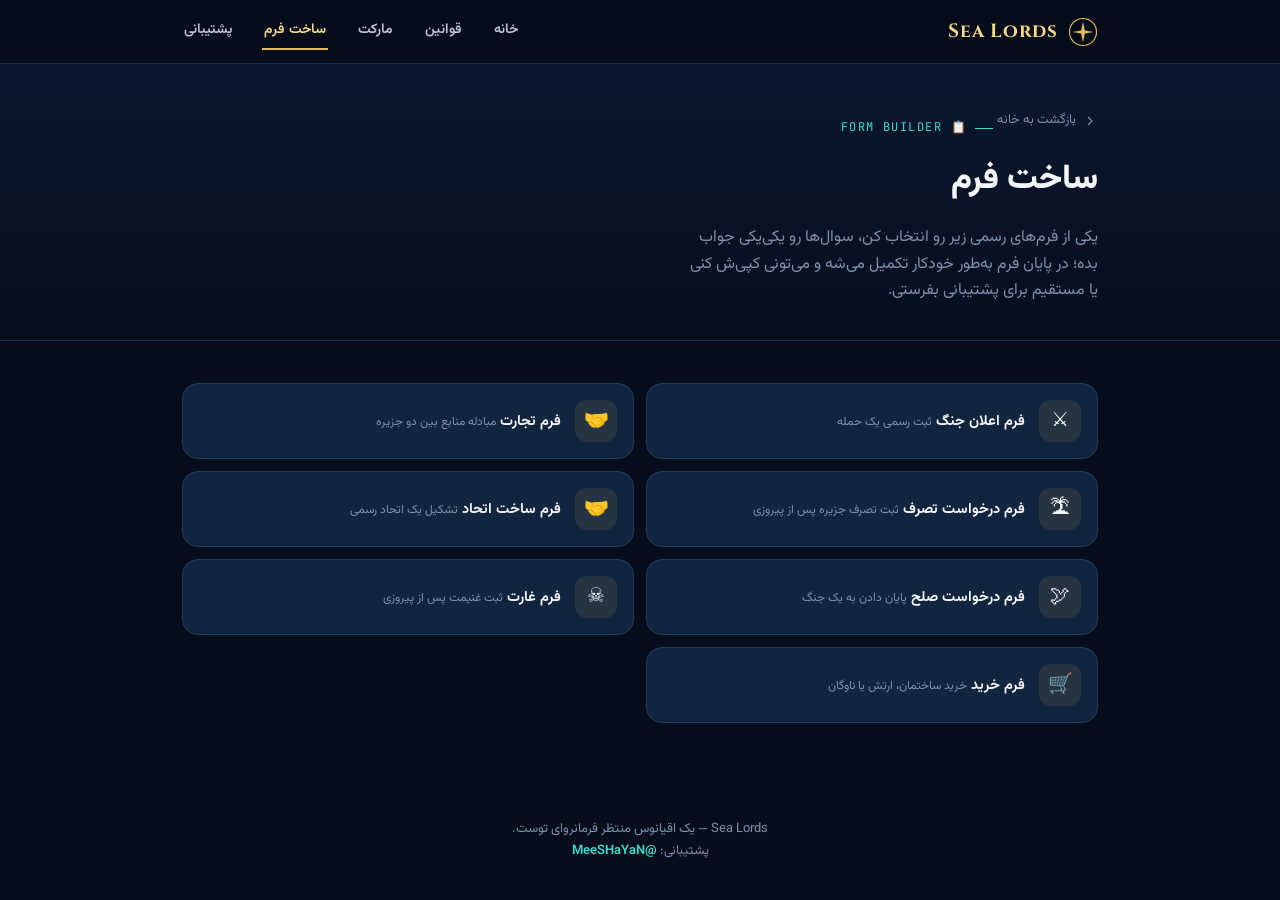
==== forms.html @ 82312762 "Add files via upload" ====
<!doctype html>
<html lang="fa" dir="rtl">
<head>
<meta charset="UTF-8">
<meta name="viewport" content="width=device-width, initial-scale=1, viewport-fit=cover">
<title>ساخت فرم | Sea Lords</title>
<meta name="description" content="ساخت فرم‌های رسمی Sea Lords: جنگ، تجارت، تصرف، اتحاد، صلح، غارت و خرید — گام‌به‌گام و بدون نوشتن دستی قالب.">
<link rel="icon" href="data:,">
<link rel="stylesheet" href="assets/style.css">
</head>
<body data-page="forms">

<header class="topbar">
  <div class="container">
    <a href="index.html" class="brand">
      <svg class="brand-mark" viewBox="0 0 40 40" fill="none">
        <circle cx="20" cy="20" r="18" stroke="#e3bd5d" stroke-width="1.5"/>
        <path d="M20 6 L22.5 18 L34 20 L22.5 22 L20 34 L17.5 22 L6 20 L17.5 18 Z" fill="#e3bd5d"/>
      </svg>
      Sea Lords
    </a>
    <nav class="desktop-nav">
      <a href="index.html" data-nav="home">خانه</a>
      <a href="rules.html" data-nav="rules">قوانین</a>
      <a href="market.html" data-nav="market">مارکت</a>
      <a href="forms.html" data-nav="forms">ساخت فرم</a>
      <a href="https://rubika.ir/MeeSHaYaN" target="_blank" rel="noopener">پشتیبانی</a>
    </nav>
  </div>
</header>

<section class="page-hero">
  <div class="container">
    <a class="back-link" href="index.html">
      <svg viewBox="0 0 24 24" fill="none" stroke="currentColor" stroke-width="1.8"><path d="M9 6l6 6-6 6"/></svg>
      بازگشت به خانه
    </a>
    <div class="eyebrow">📋 FORM BUILDER</div>
    <h1 class="section-title">ساخت فرم</h1>
    <p class="section-sub">یکی از فرم‌های رسمی زیر رو انتخاب کن، سوال‌ها رو یکی‌یکی جواب بده؛ در پایان فرم به‌طور خودکار تکمیل می‌شه و می‌تونی کپی‌ش کنی یا مستقیم برای پشتیبانی بفرستی.</p>
  </div>
</section>

<section class="section" style="padding-top:20px;">
  <div class="container">

    <div id="formPickerGrid" class="form-picker-grid"><!-- با جاوااسکریپت پر می‌شود --></div>

    <div id="formWizard" class="wizard" style="display:none;"></div>

  </div>
</section>

<footer class="site-footer">
  <div class="container">
    Sea Lords — یک اقیانوس منتظر فرمانروای توست.<br>
    پشتیبانی: <a href="https://rubika.ir/MeeSHaYaN" target="_blank" rel="noopener">@MeeSHaYaN</a>
  </div>
</footer>

<nav class="tabbar">
  <a href="index.html" data-nav="home">
    <svg viewBox="0 0 24 24" fill="none" stroke="currentColor" stroke-width="1.8"><path d="M3 11l9-8 9 8"/><path d="M5 10v10h14V10"/></svg>
    خانه
  </a>
  <a href="rules.html" data-nav="rules">
    <svg viewBox="0 0 24 24" fill="none" stroke="currentColor" stroke-width="1.8"><path d="M6 4h9l3 3v13H6z"/><path d="M9 10h6M9 14h6"/></svg>
    قوانین
  </a>
  <a href="market.html" data-nav="market">
    <svg viewBox="0 0 24 24" fill="none" stroke="currentColor" stroke-width="1.8"><path d="M6 8h12l-1 12H7L6 8z"/><path d="M9 8V6a3 3 0 016 0v2"/></svg>
    مارکت
  </a>
  <a href="forms.html" data-nav="forms">
    <svg viewBox="0 0 24 24" fill="none" stroke="currentColor" stroke-width="1.8"><path d="M9 12h6M9 16h4M7 4h10l2 3v13H5V7z"/></svg>
    ساخت فرم
  </a>
  <a href="https://rubika.ir/MeeSHaYaN" target="_blank" rel="noopener">
    <svg viewBox="0 0 24 24" fill="none" stroke="currentColor" stroke-width="1.8"><path d="M4 13a8 8 0 0116 0v5a2 2 0 01-2 2h-1v-7h3M4 18v-5h3v7H6a2 2 0 01-2-2z"/></svg>
    پشتیبانی
  </a>
</nav>

<script src="assets/script.js"></script>
</body>
</html>
---- assets/style.css ----
/* =========================================================
   SEA LORDS — Design tokens & base
   Mobile-first. Desktop enhancements live in min-width queries.
========================================================= */

@import url('https://fonts.googleapis.com/css2?family=Cinzel:wght@600;700;900&family=Vazirmatn:wght@400;500;600;700;800&family=JetBrains+Mono:wght@500;600&display=swap');

:root{
  /* --- color tokens --- */
  --navy-deep:   #060e1c;
  --navy-deep-2: #0a1830;
  --navy-mid:    #0e2038;
  --navy-card:   #11253f;
  --navy-card-2: #142a48;
  --navy-line:   #1f3c60;
  --navy-line-soft: #17304f;

  --gold:        #e3bd5d;
  --gold-hi:     #f6d98a;
  --gold-dim:    #a5822f;

  --silver:      #cfd8e2;
  --silver-hi:   #eef2f6;

  --bronze:      #c98a4b;
  --bronze-hi:   #e3ab73;

  --foam:        #3fd8c9;
  --foam-dim:    #1f7f78;

  --text-hi:     #f3f7fb;
  --text-mid:    #b9c6d9;
  --text-lo:     #7d90ab;

  --danger:      #e2695f;

  /* --- type --- */
  --font-display: 'Cinzel', serif;
  --font-body: 'Vazirmatn', system-ui, sans-serif;
  --font-mono: 'JetBrains Mono', monospace;

  /* --- radii / shadow --- */
  --r-sm: 10px;
  --r-md: 16px;
  --r-lg: 24px;
  --shadow-card: 0 10px 30px -12px rgba(0,0,0,0.55);
  --shadow-gold: 0 0 0 1px rgba(227,189,93,0.35), 0 10px 30px -10px rgba(227,189,93,0.25);

  --header-h: 64px;
  --tabbar-h: 68px;
}

*, *::before, *::after{ box-sizing: border-box; }

html{
  scroll-behavior: smooth;
}

@media (prefers-reduced-motion: reduce){
  html{ scroll-behavior: auto; }
  *{ animation-duration: 0.001ms !important; animation-iteration-count: 1 !important; transition-duration: 0.001ms !important; }
}

body{
  margin: 0;
  background: var(--navy-deep);
  color: var(--text-hi);
  font-family: var(--font-body);
  line-height: 1.65;
  -webkit-font-smoothing: antialiased;
  padding-bottom: calc(var(--tabbar-h) + 10px);
  overflow-x: hidden;
}

h1,h2,h3,h4{
  font-family: var(--font-body);
  color: var(--text-hi);
  margin: 0 0 .5em;
  font-weight: 700;
}

p{ margin: 0 0 1em; color: var(--text-mid); }

a{ color: inherit; text-decoration: none; }

ul{ margin:0; padding:0; list-style:none; }

button{ font-family: inherit; }

img, svg{ display:block; max-width:100%; }

::selection{ background: var(--gold); color: var(--navy-deep); }

:focus-visible{
  outline: 2px solid var(--foam);
  outline-offset: 3px;
  border-radius: 6px;
}

.container{
  max-width: 720px;
  margin: 0 auto;
  padding: 0 20px;
}

@media (min-width: 900px){
  .container{ max-width: 980px; padding: 0 32px; }
}

.section{
  padding: 56px 0;
  position: relative;
}

.eyebrow{
  display:inline-flex;
  align-items:center;
  gap:8px;
  font-family: var(--font-mono);
  font-size: 12px;
  letter-spacing: .12em;
  color: var(--foam);
  text-transform: uppercase;
  margin-bottom: 14px;
}
.eyebrow::before{
  content:"";
  width: 18px; height: 1px;
  background: var(--foam);
  display:inline-block;
}

.section-title{
  font-size: clamp(24px, 6vw, 34px);
  font-weight: 800;
}

.section-sub{
  color: var(--text-lo);
  max-width: 46ch;
}

/* =========================================================
   Top header (desktop) / Mobile top bar
========================================================= */
.topbar{
  position: sticky;
  top: 0;
  z-index: 40;
  height: var(--header-h);
  display:flex;
  align-items:center;
  background: rgba(6,14,28,0.78);
  backdrop-filter: blur(10px);
  border-bottom: 1px solid var(--navy-line-soft);
}
.topbar .container{
  display:flex;
  align-items:center;
  justify-content:space-between;
  width:100%;
}
.brand{
  display:flex;
  align-items:center;
  gap:10px;
  font-family: var(--font-display);
  font-weight:700;
  font-size: 19px;
  letter-spacing: .04em;
  color: var(--gold-hi);
}
.brand .brand-mark{
  width:30px; height:30px;
  flex-shrink:0;
}

.desktop-nav{
  display:none;
}

@media (min-width: 900px){
  .desktop-nav{
    display:flex;
    gap: 28px;
  }
  .desktop-nav a{
    font-size: 14px;
    font-weight:600;
    color: var(--text-mid);
    padding: 6px 2px;
    border-bottom: 2px solid transparent;
    transition: color .2s ease, border-color .2s ease;
  }
  .desktop-nav a:hover,
  .desktop-nav a.is-active{
    color: var(--gold-hi);
    border-color: var(--gold);
  }
}

/* =========================================================
   Mobile bottom tab bar (primary nav on mobile)
========================================================= */
.tabbar{
  position: fixed;
  bottom: 0; left: 0; right: 0;
  height: var(--tabbar-h);
  display:flex;
  z-index: 50;
  background: linear-gradient(180deg, rgba(10,20,38,0.65), rgba(6,12,24,0.97) 40%);
  backdrop-filter: blur(14px);
  border-top: 1px solid var(--navy-line-soft);
  padding-bottom: env(safe-area-inset-bottom, 0);
}
@media (min-width: 900px){
  .tabbar{ display:none; }
  body{ padding-bottom: 0; }
}

.tabbar a{
  flex:1;
  display:flex;
  flex-direction:column;
  align-items:center;
  justify-content:center;
  gap:3px;
  color: var(--text-lo);
  font-size: 10px;
  font-weight: 600;
  position: relative;
  text-align:center;
  line-height:1.2;
  padding: 0 2px;
}
.tabbar a svg{ width:20px; height:20px; stroke: currentColor; flex-shrink:0; }
.tabbar a.is-active{ color: var(--gold-hi); }
.tabbar a.is-active::before{
  content:"";
  position:absolute;
  top:2px;
  width:22px; height:3px;
  border-radius: 3px;
  background: var(--gold);
  box-shadow: 0 0 10px var(--gold);
}

/* =========================================================
   Hero
========================================================= */
.hero{
  position: relative;
  min-height: 100svh;
  display:flex;
  flex-direction:column;
  align-items:center;
  justify-content:center;
  text-align:center;
  padding: 90px 20px 60px;
  overflow:hidden;
  background:
    radial-gradient(ellipse 90% 60% at 50% 0%, rgba(63,216,201,0.10), transparent 60%),
    radial-gradient(ellipse 140% 80% at 50% 110%, rgba(227,189,93,0.10), transparent 60%),
    linear-gradient(180deg, var(--navy-deep) 0%, var(--navy-deep-2) 55%, var(--navy-mid) 100%);
}

.hero-compass{
  position:absolute;
  top: 46%;
  left: 50%;
  transform: translate(-50%,-50%);
  width: 620px;
  height: 620px;
  max-width: none;
  opacity: 0.16;
  animation: spin 140s linear infinite;
}
@keyframes spin{ to{ transform: translate(-50%,-50%) rotate(360deg); } }

.hero-content{ position:relative; z-index:2; }

.hero-kicker{
  font-family: var(--font-mono);
  font-size: 12px;
  letter-spacing: .18em;
  color: var(--foam);
  text-transform: uppercase;
  margin-bottom: 18px;
}

.hero-title{
  font-family: var(--font-display);
  font-weight: 900;
  letter-spacing: .05em;
  font-size: clamp(46px, 15vw, 88px);
  line-height: 1;
  background: linear-gradient(180deg, var(--gold-hi), var(--gold) 55%, var(--gold-dim));
  -webkit-background-clip: text;
  background-clip: text;
  color: transparent;
  margin-bottom: 18px;
  text-shadow: 0 0 60px rgba(227,189,93,0.25);
}

.hero-tagline{
  font-size: 16px;
  color: var(--text-mid);
  max-width: 40ch;
  margin: 0 auto 34px;
}
.hero-tagline b{ color: var(--text-hi); }

.hero-actions{
  display:flex;
  flex-direction:column;
  gap: 12px;
  width: 100%;
  max-width: 340px;
  margin: 0 auto;
}
@media (min-width:520px){
  .hero-actions{ flex-direction:row; max-width: none; justify-content:center; }
}

.btn{
  display:inline-flex;
  align-items:center;
  justify-content:center;
  gap:8px;
  padding: 15px 26px;
  border-radius: 999px;
  font-weight: 700;
  font-size: 15px;
  border: 1px solid transparent;
  transition: transform .2s ease, box-shadow .2s ease, background .2s ease;
  cursor:pointer;
  white-space:nowrap;
}
.btn:active{ transform: scale(0.97); }

.btn-gold{
  background: linear-gradient(180deg, var(--gold-hi), var(--gold));
  color: #17130a;
  box-shadow: 0 8px 24px -8px rgba(227,189,93,0.55);
}
.btn-gold:hover{ box-shadow: 0 10px 30px -6px rgba(227,189,93,0.7); }

.btn-ghost{
  background: rgba(255,255,255,0.03);
  border-color: var(--navy-line);
  color: var(--text-hi);
}
.btn-ghost:hover{ border-color: var(--gold); color: var(--gold-hi); }

.hero-wave{
  position:absolute;
  left:0; right:0; bottom:-2px;
  width:100%;
  line-height:0;
  z-index:1;
}

.scroll-cue{
  position:absolute;
  bottom: 26px;
  left:50%;
  transform: translateX(-50%);
  color: var(--text-lo);
  animation: bob 2.2s ease-in-out infinite;
  z-index:2;
}
@keyframes bob{ 0%,100%{ transform: translate(-50%,0);} 50%{ transform: translate(-50%,8px);} }

/* =========================================================
   Hall of Legends
========================================================= */
.legends{
  background: var(--navy-mid);
  border-top: 1px solid var(--navy-line-soft);
  border-bottom: 1px solid var(--navy-line-soft);
}

.legends-grid{
  display:flex;
  flex-direction:column;
  gap: 18px;
  margin-top: 34px;
}

@media (min-width: 720px){
  .legends-grid{
    flex-direction:row;
    align-items:flex-end;
    gap: 20px;
  }
  .legend-card.rank-1{ order:2; }
  .legend-card.rank-2{ order:1; }
  .legend-card.rank-3{ order:3; }
}

.legend-card{
  position:relative;
  border-radius: var(--r-lg);
  padding: 26px 20px 22px;
  text-align:center;
  background: linear-gradient(180deg, var(--navy-card-2), var(--navy-card));
  border: 1px solid var(--navy-line);
  overflow:hidden;
}

.legend-card::before{
  content:"";
  position:absolute;
  inset: 0;
  opacity: .5;
  background: radial-gradient(ellipse 120% 80% at 50% -20%, var(--glow, rgba(227,189,93,0.25)), transparent 65%);
  pointer-events:none;
}

.legend-card.rank-1{
  --glow: rgba(227,189,93,0.38);
  border-color: rgba(227,189,93,0.55);
  box-shadow: var(--shadow-gold);
  padding-top: 34px;
}
@media (min-width: 720px){ .legend-card.rank-1{ padding-bottom: 34px; transform: translateY(-10px); } }

.legend-card.rank-2{ --glow: rgba(207,216,226,0.25); }
.legend-card.rank-3{ --glow: rgba(201,138,75,0.28); }

.legend-medal{
  font-size: 30px;
  margin-bottom: 10px;
  filter: drop-shadow(0 4px 10px rgba(0,0,0,0.4));
}

.legend-avatar{
  width: 76px; height:76px;
  border-radius: 50%;
  margin: 0 auto 14px;
  display:flex;
  align-items:center;
  justify-content:center;
  font-family: var(--font-display);
  font-weight:700;
  font-size: 24px;
  color: var(--navy-deep);
  position:relative;
  z-index:1;
}
.rank-1 .legend-avatar{
  width: 92px; height:92px;
  font-size: 28px;
  background: linear-gradient(145deg, var(--gold-hi), var(--gold-dim));
  box-shadow: 0 0 0 4px rgba(227,189,93,0.18), 0 10px 26px -8px rgba(227,189,93,0.6);
}
.rank-2 .legend-avatar{ background: linear-gradient(145deg, var(--silver-hi), var(--silver)); }
.rank-3 .legend-avatar{ background: linear-gradient(145deg, var(--bronze-hi), var(--bronze)); }

.legend-name{
  font-size: 17px;
  font-weight: 700;
  color: var(--text-hi);
  position:relative; z-index:1;
  /* ▼▼ برای تغییر اسم بازیکن‌ها، همین متن رو تو HTML عوض کن ▼▼ */
}
.rank-1 .legend-name{ font-size: 20px; }

.legend-title{
  font-size: 12px;
  font-family: var(--font-mono);
  letter-spacing:.06em;
  color: var(--gold-hi);
  margin-top: 4px;
  position:relative; z-index:1;
}

.legend-rank-label{
  font-size: 11px;
  color: var(--text-lo);
  margin-top: 8px;
  position:relative; z-index:1;
}

/* =========================================================
   Quick links (channels)
========================================================= */
.links-grid{
  display:grid;
  grid-template-columns: 1fr;
  gap: 14px;
  margin-top: 30px;
}
@media (min-width: 640px){
  .links-grid{ grid-template-columns: 1fr 1fr; }
}

.link-card{
  display:flex;
  align-items:center;
  gap: 14px;
  padding: 18px;
  border-radius: var(--r-md);
  background: var(--navy-card);
  border: 1px solid var(--navy-line);
  transition: border-color .2s ease, transform .2s ease;
}
.link-card:hover{ border-color: var(--gold); transform: translateY(-2px); }

.link-icon{
  width: 44px; height:44px;
  border-radius: 12px;
  display:flex; align-items:center; justify-content:center;
  background: rgba(63,216,201,0.12);
  color: var(--foam);
  flex-shrink:0;
}
.link-icon svg{ width:22px; height:22px; }

.link-body{ flex:1; min-width:0; }
.link-title{ font-weight:700; color:var(--text-hi); font-size:15px; }
.link-sub{ font-size:13px; color:var(--text-lo); font-family: var(--font-mono); direction:ltr; text-align:right; }

.link-arrow{ color: var(--text-lo); flex-shrink:0; }

/* =========================================================
   Cards / generic content components (used in rules & market)
========================================================= */
.card{
  background: var(--navy-card);
  border: 1px solid var(--navy-line);
  border-radius: var(--r-md);
  padding: 20px;
}

.chip{
  display:inline-flex;
  align-items:center;
  gap:6px;
  padding: 5px 11px;
  border-radius: 999px;
  background: var(--navy-card-2);
  border: 1px solid var(--navy-line);
  font-size: 13px;
  font-family: var(--font-mono);
  color: var(--text-hi);
}

.stars{ color: var(--navy-line); letter-spacing:1px; font-size:14px; }
.stars .filled{ color: var(--gold); }

/* Accordion (Rules page) */
.accordion-item{
  border: 1px solid var(--navy-line);
  border-radius: var(--r-md);
  background: var(--navy-card);
  margin-bottom: 12px;
  overflow: hidden;
}
.accordion-head{
  width:100%;
  display:flex;
  align-items:center;
  gap: 12px;
  padding: 16px 18px;
  background:none;
  border:none;
  color: var(--text-hi);
  text-align: right;
  cursor:pointer;
  font-size: 15px;
  font-weight: 700;
}
.accordion-head .ic{
  width: 34px; height:34px;
  border-radius: 10px;
  background: rgba(227,189,93,0.1);
  display:flex; align-items:center; justify-content:center;
  font-size: 17px;
  flex-shrink:0;
}
.accordion-head .chev{
  margin-inline-start:auto;
  color: var(--text-lo);
  transition: transform .25s ease;
  flex-shrink:0;
}
.accordion-item.is-open .accordion-head .chev{ transform: rotate(180deg); }

.accordion-panel{
  max-height:0;
  overflow:hidden;
  transition: max-height .35s ease;
}
.accordion-panel-inner{
  padding: 0 18px 20px;
  color: var(--text-mid);
  font-size: 14.5px;
}
.accordion-panel-inner p{ color: var(--text-mid); }
.accordion-panel-inner .rule-line{
  display:flex;
  gap:10px;
  padding: 8px 0;
  border-top: 1px dashed var(--navy-line-soft);
}
.accordion-panel-inner .rule-line:first-of-type{ border-top:none; }
.accordion-panel-inner .rule-dot{ color: var(--gold); flex-shrink:0; }

.warn-box{
  margin-top: 14px;
  padding: 12px 14px;
  border-radius: var(--r-sm);
  background: rgba(226,105,95,0.08);
  border: 1px solid rgba(226,105,95,0.35);
  color: #f0b8b3;
  font-size: 13.5px;
  display:flex;
  gap:8px;
}

.form-box{
  margin-top: 16px;
  border: 1px dashed var(--navy-line);
  border-radius: var(--r-sm);
  padding: 14px 16px;
  background: rgba(63,216,201,0.03);
}
.form-box .form-title{
  font-family: var(--font-mono);
  font-size: 12px;
  color: var(--foam);
  letter-spacing:.06em;
  margin-bottom: 10px;
}
.form-row{
  display:flex;
  gap:8px;
  padding: 6px 0;
  font-size: 14px;
  color: var(--text-mid);
  border-top: 1px dotted var(--navy-line-soft);
}
.form-row:first-of-type{ border-top:none; }
.form-row b{ color: var(--text-hi); font-weight:600; flex-shrink:0; }

/* Market tabs — full-width grid on mobile so nothing gets cut off at the edge */
.tabs{
  display:grid;
  grid-template-columns: repeat(auto-fit, minmax(0, 1fr));
  gap: 8px;
  margin: 26px 0 6px;
}
.tab-btn{
  width:100%;
  padding: 12px 10px;
  border-radius: 14px;
  border: 1px solid var(--navy-line);
  background: var(--navy-card);
  color: var(--text-mid);
  font-weight:600;
  font-size: 13.5px;
  cursor:pointer;
  display:flex; align-items:center; justify-content:center; gap:6px;
}
.tab-btn.is-active{
  background: linear-gradient(180deg, var(--gold-hi), var(--gold));
  color: #17130a;
  border-color: transparent;
}
@media (min-width: 620px){
  .tabs{ grid-template-columns: repeat(4, auto); display:flex; }
  .tab-btn{ width:auto; padding: 10px 20px; }
}

/* Colored side-accent per category — makes each list visually distinct on mobile */
.tab-panel[data-tab="buildings"] .item-card{ border-inline-start: 3px solid var(--gold); }
.tab-panel[data-tab="army"] .item-card{ border-inline-start: 3px solid var(--danger); }
.tab-panel[data-tab="fleet"] .item-card{ border-inline-start: 3px solid var(--foam); }

/* =========================================================
   Form Builder (ساخت فرم) — picker grid + step wizard
========================================================= */
.form-picker-grid{
  display:grid;
  grid-template-columns: 1fr;
  gap: 12px;
  margin-top: 22px;
}
@media (min-width: 640px){
  .form-picker-grid{ grid-template-columns: 1fr 1fr; }
}

.form-pick-card{
  display:flex;
  align-items:center;
  gap: 14px;
  padding: 16px;
  border-radius: var(--r-md);
  background: var(--navy-card);
  border: 1px solid var(--navy-line);
  text-align: right;
  width: 100%;
  color: inherit;
  font-family: inherit;
  cursor: pointer;
  transition: border-color .2s ease, transform .2s ease;
}
.form-pick-card:hover{ border-color: var(--gold); transform: translateY(-2px); }
.form-pick-card .fp-icon{
  width: 42px; height:42px;
  border-radius: 12px;
  background: rgba(227,189,93,0.1);
  display:flex; align-items:center; justify-content:center;
  font-size: 20px;
  flex-shrink:0;
}
.form-pick-card .fp-title{ font-weight:700; font-size:14.5px; color:var(--text-hi); }
.form-pick-card .fp-sub{ font-size:12px; color:var(--text-lo); margin-top:3px; }

.wizard-back{
  display:inline-flex;
  align-items:center;
  gap:6px;
  font-size:13px;
  color: var(--text-lo);
  margin-bottom: 18px;
  cursor:pointer;
  background:none;
  border:none;
  font-family:inherit;
  padding:0;
}
.wizard-back:hover{ color: var(--gold-hi); }

.wizard-progress{
  font-family: var(--font-mono);
  font-size: 12px;
  color: var(--foam);
  margin-bottom: 10px;
}
.wizard-track{
  height: 4px;
  border-radius: 4px;
  background: var(--navy-line-soft);
  overflow:hidden;
  margin-bottom: 24px;
}
.wizard-track-fill{
  height:100%;
  background: linear-gradient(90deg, var(--gold), var(--foam));
  transition: width .3s ease;
}

.field-group{ margin-bottom: 6px; }
.field-label{ display:block; font-size:15px; font-weight:700; color:var(--text-hi); margin-bottom:10px; }
.field-hint{ display:block; font-size:12px; color:var(--text-lo); margin-top:8px; }

.field-input, .field-textarea, .field-select{
  width:100%;
  padding: 14px 14px;
  border-radius: 12px;
  border: 1px solid var(--navy-line);
  background: var(--navy-card-2);
  color: var(--text-hi);
  font-family: inherit;
  font-size: 15px;
}
.field-textarea{ min-height: 130px; resize: vertical; line-height:1.7; }
.field-input:focus, .field-textarea:focus, .field-select:focus{ border-color: var(--gold); }

/* --- Custom select (replaces native <select> so the dropdown matches the dark theme) --- */
.custom-select{ position: relative; }
.custom-select-btn{
  width:100%;
  display:flex;
  align-items:center;
  justify-content:space-between;
  gap:10px;
  padding: 14px 16px;
  border-radius: 12px;
  border: 1px solid var(--navy-line);
  background: var(--navy-card-2);
  color: var(--text-hi);
  font-family: inherit;
  font-size: 15px;
  cursor:pointer;
  text-align: right;
}
.custom-select-btn.is-placeholder{ color: var(--text-lo); }
.custom-select-btn .chev{ flex-shrink:0; color:var(--text-lo); transition: transform .2s ease; }
.custom-select.is-open .custom-select-btn{ border-color: var(--gold); }
.custom-select.is-open .custom-select-btn .chev{ transform: rotate(180deg); }

.custom-select-list{
  margin-top: 8px;
  border-radius: 12px;
  border: 1px solid var(--navy-line);
  background: var(--navy-card-2);
  overflow: hidden;
  max-height: 260px;
  overflow-y: auto;
}
.custom-select-option{
  display:block;
  width:100%;
  text-align: right;
  padding: 13px 16px;
  background: none;
  border: none;
  border-bottom: 1px solid var(--navy-line-soft);
  color: var(--text-mid);
  font-family: inherit;
  font-size: 14.5px;
  cursor:pointer;
}
.custom-select-option:last-child{ border-bottom:none; }
.custom-select-option:hover{ background: rgba(227,189,93,0.08); color: var(--text-hi); }
.custom-select-option.is-selected{ color: var(--gold-hi); font-weight:700; background: rgba(227,189,93,0.06); }
.custom-select-empty{ padding:14px 16px; font-size:13.5px; color:var(--text-lo); }

.field-input[type="date"]{
  color-scheme: dark;
  font-family: var(--font-mono);
}

/* --- Number field: slider + manual number box side by side --- */
.number-field{
  display:flex;
  align-items:center;
  gap: 12px;
}
.number-field input[type="range"]{
  flex:1;
  accent-color: var(--gold);
  height: 4px;
}
.number-field .number-box{
  width: 78px;
  flex-shrink:0;
  text-align:center;
  padding: 12px 6px;
  border-radius: 10px;
  border: 1px solid var(--navy-line);
  background: var(--navy-card-2);
  color: var(--gold-hi);
  font-family: var(--font-mono);
  font-weight:700;
  font-size: 15px;
}

/* --- Stepper group: pick quantities of multiple known items --- */
.stepper-list{ display:flex; flex-direction:column; gap:10px; }
.stepper-row{
  display:flex;
  align-items:center;
  gap: 12px;
  padding: 12px 14px;
  border-radius: 12px;
  background: var(--navy-card-2);
  border: 1px solid var(--navy-line-soft);
}
.stepper-row .st-icon{ font-size:18px; width:26px; text-align:center; flex-shrink:0; }
.stepper-row .st-label{ flex:1; font-size:14px; color:var(--text-hi); font-weight:600; }
.stepper-controls{ display:flex; align-items:center; gap:10px; flex-shrink:0; }
.stepper-btn{
  width:32px; height:32px;
  border-radius: 9px;
  border: 1px solid var(--navy-line);
  background: var(--navy-card);
  color: var(--gold-hi);
  font-size: 18px;
  font-weight:700;
  display:flex; align-items:center; justify-content:center;
  cursor:pointer;
  line-height:1;
  padding:0;
}
.stepper-btn:active{ transform: scale(0.92); }
.stepper-count{
  min-width: 26px;
  text-align:center;
  font-family: var(--font-mono);
  font-weight:700;
  color: var(--text-hi);
  font-size: 15px;
}

/* --- Tag list: add free-text items as removable chips --- */
.tag-input-row{ display:flex; gap:8px; margin-bottom:12px; }
.tag-input-row input{ flex:1; }
.tag-add-btn{
  flex-shrink:0;
  width: 48px;
  border-radius: 12px;
  border: 1px solid var(--navy-line);
  background: var(--navy-card-2);
  color: var(--gold-hi);
  font-size: 20px;
  cursor:pointer;
}
.tag-list{ display:flex; flex-wrap:wrap; gap:8px; }
.tag-chip{
  display:inline-flex;
  align-items:center;
  gap:6px;
  padding: 7px 12px;
  border-radius: 999px;
  background: rgba(227,189,93,0.1);
  border: 1px solid rgba(227,189,93,0.35);
  color: var(--gold-hi);
  font-size: 13px;
}
.tag-chip button{
  background:none; border:none; color:var(--gold-hi); cursor:pointer; font-size:15px; line-height:1; padding:0;
}
.tag-empty-hint{ font-size:13px; color:var(--text-lo); }

.wizard-actions{ display:flex; gap:10px; margin-top:24px; }
.wizard-actions .btn{ flex:1; padding:14px 16px; }

.compiled-box{
  margin: 4px 0 16px;
  padding: 16px;
  border-radius: var(--r-md);
  background: var(--navy-card-2);
  border: 1px dashed var(--navy-line);
  white-space: pre-wrap;
  font-family: var(--font-mono);
  font-size: 12.5px;
  line-height: 1.9;
  color: var(--text-hi);
}

.toast{
  position: fixed;
  bottom: calc(var(--tabbar-h) + 16px);
  left: 50%;
  transform: translateX(-50%) translateY(20px);
  background: var(--gold);
  color: #17130a;
  padding: 12px 22px;
  border-radius: 999px;
  font-size: 13.5px;
  font-weight: 700;
  opacity: 0;
  pointer-events: none;
  transition: opacity .25s ease, transform .25s ease;
  z-index: 100;
  white-space: nowrap;
  box-shadow: 0 10px 24px -8px rgba(0,0,0,0.5);
}
.toast.is-visible{ opacity:1; transform: translateX(-50%) translateY(0); }
@media (min-width: 900px){ .toast{ bottom: 24px; } }

.tab-panel{ display:none; }
.tab-panel.is-active{ display:block; }

.item-grid{
  display:grid;
  grid-template-columns: 1fr;
  gap: 14px;
  margin-top: 18px;
}
@media (min-width: 700px){
  .item-grid{ grid-template-columns: 1fr 1fr; }
}

.item-card{
  background: var(--navy-card);
  border: 1px solid var(--navy-line);
  border-radius: var(--r-md);
  padding: 20px;
}
.item-head{
  display:flex;
  align-items:center;
  gap: 12px;
  margin-bottom: 16px;
  padding-bottom: 16px;
  border-bottom: 1px solid var(--navy-line-soft);
}
.item-emoji{
  width: 44px; height:44px;
  border-radius: 12px;
  background: rgba(227,189,93,0.1);
  display:flex; align-items:center; justify-content:center;
  font-size: 21px;
  flex-shrink:0;
}
.item-names b{ display:block; font-size:15.5px; color:var(--text-hi); }
.item-names span{ display:block; font-size:11.5px; color:var(--text-lo); font-family: var(--font-mono); direction:ltr; text-align:right; margin-top:2px; }

.item-block-label{
  display:flex;
  align-items:center;
  gap:6px;
  font-size: 11px;
  font-family: var(--font-mono);
  color: var(--foam);
  letter-spacing:.06em;
  margin: 18px 0 10px;
}
.item-block-label:first-of-type{ margin-top:0; }
.item-block-label::after{
  content:"";
  flex:1;
  height:1px;
  background: var(--navy-line-soft);
}

/* --- Cost / capacity stat blocks (replaces wrapping chip pills) --- */
.cost-grid{
  display:grid;
  grid-template-columns: repeat(auto-fit, minmax(68px, 1fr));
  gap: 8px;
}
.cost-cell{
  display:flex;
  flex-direction:column;
  align-items:center;
  justify-content:center;
  gap:4px;
  padding: 10px 6px;
  border-radius: 12px;
  background: var(--navy-card-2);
  border: 1px solid var(--navy-line-soft);
  text-align:center;
}
.cost-cell .cost-ic{ font-size:16px; line-height:1; }
.cost-cell .cost-val{
  font-family: var(--font-mono);
  font-size: 13px;
  font-weight: 600;
  color: var(--text-hi);
  direction: ltr;
}
.cost-cell .cost-label{
  font-size: 10px;
  color: var(--text-lo);
}

/* --- Star stat rows --- */
.stat-list{
  display:flex;
  flex-direction:column;
  gap: 2px;
}
.stat-row{
  display:flex;
  align-items:center;
  justify-content:space-between;
  gap: 10px;
  padding: 7px 10px;
  border-radius: 8px;
  font-size:13.5px;
  color:var(--text-mid);
}
.stat-row:nth-of-type(odd){ background: rgba(255,255,255,0.02); }

/* --- Output callout --- */
.output-line{
  margin-top: 16px;
  padding: 12px 14px;
  border-radius: var(--r-sm);
  background: linear-gradient(135deg, rgba(227,189,93,0.14), rgba(227,189,93,0.05));
  border: 1px solid rgba(227,189,93,0.3);
  font-size: 13.5px;
  color: var(--gold-hi);
  font-weight: 600;
  display:flex;
  align-items:center;
  gap: 8px;
}

/* Section divider wave (reused) */
.wave-divider{ line-height:0; }
.wave-divider svg{ width:100%; height:auto; display:block; }

/* Footer */
.site-footer{
  padding: 40px 0 20px;
  text-align:center;
  color: var(--text-lo);
  font-size: 13px;
}
.site-footer a{ color: var(--foam); font-weight:600; }

/* Page header (rules/market) */
.page-hero{
  padding: 46px 0 20px;
  background: linear-gradient(180deg, var(--navy-deep-2), var(--navy-deep));
  border-bottom: 1px solid var(--navy-line-soft);
}
.back-link{
  display:inline-flex;
  align-items:center;
  gap:6px;
  font-size: 13px;
  color: var(--text-lo);
  margin-bottom: 16px;
}
.back-link svg{ width:16px; height:16px; }
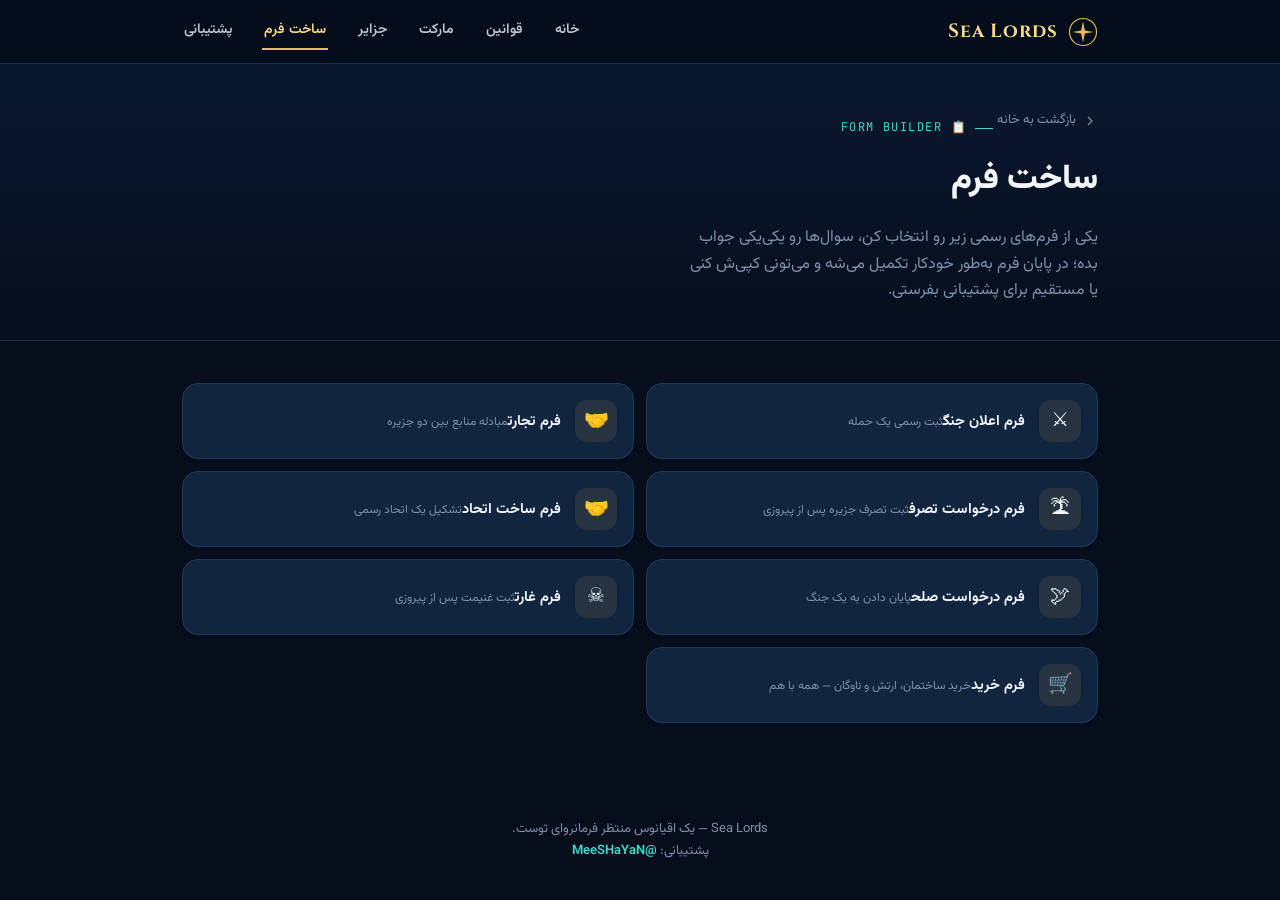
==== commit a90601c7: "Add files via upload" ====
--- a/forms.html
+++ b/forms.html
@@ -6,6 +6,12 @@
 <title>ساخت فرم | Sea Lords</title>
 <meta name="description" content="ساخت فرم‌های رسمی Sea Lords: جنگ، تجارت، تصرف، اتحاد، صلح، غارت و خرید — گام‌به‌گام و بدون نوشتن دستی قالب.">
 <link rel="icon" href="data:,">
+<link rel="manifest" href="manifest.json">
+<meta name="theme-color" content="#060e1c">
+<link rel="apple-touch-icon" href="assets/icons/icon-180.png">
+<meta name="apple-mobile-web-app-capable" content="yes">
+<meta name="apple-mobile-web-app-status-bar-style" content="black-translucent">
+<meta name="apple-mobile-web-app-title" content="Sea Lords">
 <link rel="stylesheet" href="assets/style.css">
 </head>
 <body data-page="forms">
@@ -23,6 +29,7 @@
       <a href="index.html" data-nav="home">خانه</a>
       <a href="rules.html" data-nav="rules">قوانین</a>
       <a href="market.html" data-nav="market">مارکت</a>
+      <a href="islands.html" data-nav="islands">جزایر</a>
       <a href="forms.html" data-nav="forms">ساخت فرم</a>
       <a href="https://rubika.ir/MeeSHaYaN" target="_blank" rel="noopener">پشتیبانی</a>
     </nav>
@@ -71,6 +78,10 @@
     <svg viewBox="0 0 24 24" fill="none" stroke="currentColor" stroke-width="1.8"><path d="M6 8h12l-1 12H7L6 8z"/><path d="M9 8V6a3 3 0 016 0v2"/></svg>
     مارکت
   </a>
+  <a href="islands.html" data-nav="islands">
+    <svg viewBox="0 0 24 24" fill="none" stroke="currentColor" stroke-width="1.8"><circle cx="12" cy="12" r="9"/><path d="M8 14c1-2 2-3 4-3s3 1 4 3"/></svg>
+    جزایر
+  </a>
   <a href="forms.html" data-nav="forms">
     <svg viewBox="0 0 24 24" fill="none" stroke="currentColor" stroke-width="1.8"><path d="M9 12h6M9 16h4M7 4h10l2 3v13H5V7z"/></svg>
     ساخت فرم
--- a/assets/style.css
+++ b/assets/style.css
@@ -224,16 +224,16 @@
   flex-direction:column;
   align-items:center;
   justify-content:center;
-  gap:3px;
+  gap:2px;
   color: var(--text-lo);
-  font-size: 10px;
+  font-size: 9.5px;
   font-weight: 600;
   position: relative;
   text-align:center;
-  line-height:1.2;
-  padding: 0 2px;
-}
-.tabbar a svg{ width:20px; height:20px; stroke: currentColor; flex-shrink:0; }
+  line-height:1.15;
+  padding: 0 1px;
+}
+.tabbar a svg{ width:19px; height:19px; stroke: currentColor; flex-shrink:0; }
 .tabbar a.is-active{ color: var(--gold-hi); }
 .tabbar a.is-active::before{
   content:"";
@@ -915,6 +915,327 @@
   background:none; border:none; color:var(--gold-hi); cursor:pointer; font-size:15px; line-height:1; padding:0;
 }
 .tag-empty-hint{ font-size:13px; color:var(--text-lo); }
+
+/* --- Item info button (opens the price/power/description modal) --- */
+.st-label-wrap{ flex:1; display:flex; align-items:center; gap:8px; min-width:0; }
+.st-label-wrap .st-label{ flex:none; }
+.info-btn{
+  width: 22px; height:22px;
+  border-radius: 50%;
+  border: 1px solid var(--navy-line);
+  background: var(--navy-card);
+  color: var(--text-lo);
+  font-size: 12px;
+  display:flex; align-items:center; justify-content:center;
+  cursor:pointer;
+  flex-shrink:0;
+  padding:0;
+}
+.info-btn:hover{ border-color: var(--gold); color: var(--gold-hi); }
+
+/* --- Modal (item details) --- */
+.modal-overlay{
+  position: fixed; inset:0;
+  background: rgba(4,9,18,0.72);
+  backdrop-filter: blur(3px);
+  display:flex;
+  align-items:flex-end;
+  justify-content:center;
+  z-index: 200;
+  padding: 0;
+}
+@media (min-width: 640px){
+  .modal-overlay{ align-items:center; padding: 20px; }
+}
+.modal-panel{
+  width: 100%;
+  max-width: 420px;
+  max-height: 82vh;
+  overflow-y: auto;
+  background: var(--navy-card);
+  border: 1px solid var(--navy-line);
+  border-radius: 20px 20px 0 0;
+  padding: 22px 20px calc(22px + env(safe-area-inset-bottom, 0));
+  position: relative;
+}
+@media (min-width: 640px){
+  .modal-panel{ border-radius: var(--r-lg); }
+}
+.modal-close{
+  position:absolute;
+  top: 14px; left: 14px;
+  width: 32px; height:32px;
+  border-radius: 50%;
+  border: 1px solid var(--navy-line);
+  background: var(--navy-card-2);
+  color: var(--text-mid);
+  font-size: 16px;
+  cursor:pointer;
+}
+.modal-head{ display:flex; align-items:center; gap:12px; margin-bottom:18px; padding-inline-end: 40px; }
+.modal-head .item-emoji{ width:46px; height:46px; font-size:22px; }
+.modal-head b{ font-size:17px; color:var(--text-hi); }
+.modal-section-label{
+  font-size: 11px;
+  font-family: var(--font-mono);
+  color: var(--foam);
+  letter-spacing:.06em;
+  margin: 16px 0 8px;
+}
+.modal-section-label:first-of-type{ margin-top:0; }
+.modal-desc{ font-size:14px; color:var(--text-mid); line-height:1.8; }
+
+/* --- Purchase cart builder --- */
+.cart-category{ margin-bottom: 22px; }
+.cart-category-title{
+  display:flex; align-items:center; gap:8px;
+  font-size: 13.5px; font-weight:700; color:var(--text-hi);
+  margin-bottom: 10px;
+}
+.cart-summary{
+  position: sticky;
+  bottom: 8px;
+  margin-top: 18px;
+  padding: 14px 16px;
+  border-radius: var(--r-md);
+  background: linear-gradient(180deg, var(--navy-card-2), var(--navy-card));
+  border: 1px solid var(--gold);
+  box-shadow: 0 -10px 24px -12px rgba(0,0,0,0.6);
+}
+.cart-summary-count{ font-size:14px; font-weight:700; color:var(--gold-hi); margin-bottom:8px; }
+.cart-summary-empty{ font-size:13px; color:var(--text-lo); }
+.cart-summary-row{ display:flex; justify-content:space-between; font-size:13.5px; color:var(--text-mid); padding:3px 0; }
+.cart-summary-row b{ color:var(--text-hi); font-family:var(--font-mono); }
+
+/* --- Fleet capacity readout (war form) --- */
+.capacity-box{
+  display:flex;
+  justify-content:space-between;
+  align-items:center;
+  padding: 12px 14px;
+  border-radius: var(--r-sm);
+  background: rgba(63,216,201,0.06);
+  border: 1px solid rgba(63,216,201,0.3);
+  font-size: 13.5px;
+  color: var(--foam);
+  margin-bottom: 14px;
+}
+.capacity-box b{ color:var(--text-hi); font-family:var(--font-mono); }
+.capacity-box.is-full{
+  background: rgba(226,105,95,0.08);
+  border-color: rgba(226,105,95,0.4);
+  color: #f0b8b3;
+}
+
+/* --- Islands page --- */
+.islands-grid{
+  display:grid;
+  grid-template-columns: repeat(2, 1fr);
+  gap: 12px;
+  margin-top: 22px;
+}
+@media (min-width: 640px){
+  .islands-grid{ grid-template-columns: repeat(3, 1fr); }
+}
+@media (min-width: 900px){
+  .islands-grid{ grid-template-columns: repeat(4, 1fr); }
+}
+.island-card{
+  display:flex;
+  flex-direction:column;
+  align-items:center;
+  gap: 8px;
+  padding: 20px 10px;
+  border-radius: var(--r-md);
+  background: var(--navy-card);
+  border: 1px solid var(--navy-line);
+  cursor:pointer;
+  text-align:center;
+  transition: border-color .2s ease, transform .2s ease;
+}
+.island-card:hover{ border-color: var(--gold); transform: translateY(-2px); }
+.island-card .isl-icon{ font-size: 26px; }
+.island-card .isl-name{ font-size: 13px; font-weight:700; color:var(--text-hi); }
+.island-card .isl-dot{ width:7px; height:7px; border-radius:50%; }
+.island-card .isl-dot.is-free{ background: var(--foam); box-shadow:0 0 8px var(--foam); }
+.island-card .isl-dot.is-claimed{ background: var(--gold); box-shadow:0 0 8px var(--gold); }
+
+.island-modal-row{ display:flex; justify-content:space-between; padding:10px 0; border-top:1px dashed var(--navy-line-soft); font-size:14px; color:var(--text-mid); }
+.island-modal-row:first-of-type{ border-top:none; }
+.island-modal-row b{ color:var(--text-hi); }
+
+/* --- Achievements (homepage section) --- */
+.achv-list{ display:flex; flex-direction:column; gap:10px; margin-top:24px; }
+.achv-row{
+  display:flex;
+  align-items:center;
+  gap: 14px;
+  padding: 16px;
+  border-radius: var(--r-md);
+  background: var(--navy-card);
+  border: 1px solid var(--navy-line);
+}
+.achv-icon{
+  width: 42px; height:42px;
+  border-radius: 12px;
+  background: rgba(227,189,93,0.1);
+  display:flex; align-items:center; justify-content:center;
+  font-size: 19px;
+  flex-shrink:0;
+}
+.achv-title{ flex:1; font-weight:700; font-size:14px; color:var(--text-hi); }
+.achv-holder{ font-size:12.5px; color:var(--text-lo); font-family:var(--font-mono); flex-shrink:0; }
+
+/* =========================================================
+   Purchase cart (multi-item shopping cart inside the wizard)
+========================================================= */
+.cart-tabs{ display:flex; gap:8px; margin-bottom:14px; }
+.cart-tab-btn{
+  flex:1;
+  padding: 10px 8px;
+  border-radius: 12px;
+  border: 1px solid var(--navy-line);
+  background: var(--navy-card);
+  color: var(--text-mid);
+  font-weight:600;
+  font-size: 13px;
+  cursor:pointer;
+}
+.cart-tab-btn.is-active{
+  background: linear-gradient(180deg, var(--gold-hi), var(--gold));
+  color: #17130a;
+  border-color: transparent;
+}
+
+.cart-item-grid{
+  display:grid;
+  grid-template-columns: 1fr 1fr;
+  gap: 10px;
+  margin-bottom: 20px;
+}
+.cart-pick-card{
+  position:relative;
+  display:flex;
+  flex-direction:column;
+  align-items:center;
+  gap:6px;
+  text-align:center;
+  padding: 14px 8px;
+  border-radius: 14px;
+  background: var(--navy-card);
+  border: 1px solid var(--navy-line);
+  cursor:pointer;
+}
+.cart-pick-card:hover{ border-color: var(--gold); }
+.cart-pick-card .cp-icon{ font-size:24px; }
+.cart-pick-card .cp-label{ font-size:12.5px; font-weight:600; color:var(--text-hi); }
+.cart-pick-card .cp-price{ font-size:11px; color:var(--text-lo); font-family: var(--font-mono); direction:ltr; }
+.cart-pick-card .cp-badge{
+  position:absolute;
+  top:-6px; left:-6px;
+  background: var(--gold);
+  color:#17130a;
+  font-size:11px;
+  font-weight:800;
+  min-width:20px;
+  height:20px;
+  border-radius:999px;
+  display:flex; align-items:center; justify-content:center;
+  padding:0 5px;
+}
+
+.cart-list{ display:flex; flex-direction:column; gap:8px; margin-bottom: 14px; }
+.cart-row{
+  display:flex;
+  align-items:center;
+  gap:10px;
+  padding: 10px 12px;
+  border-radius: 12px;
+  background: var(--navy-card-2);
+  border: 1px solid var(--navy-line-soft);
+}
+.cart-row .cr-icon{ font-size:18px; }
+.cart-row .cr-label{ flex:1; font-size:13.5px; color:var(--text-hi); font-weight:600; }
+.cart-row .cr-qty{ font-family: var(--font-mono); color: var(--gold-hi); font-size:13px; }
+.cart-row .cr-remove{
+  background:none; border:none; color: var(--danger); font-size:18px; cursor:pointer; padding:2px 4px;
+}
+.cart-empty-hint{ font-size: 13.5px; color: var(--text-lo); padding: 6px 2px 14px; }
+
+.cart-summary-box{
+  padding: 16px;
+  border-radius: var(--r-md);
+  background: linear-gradient(135deg, rgba(227,189,93,0.12), rgba(63,216,201,0.06));
+  border: 1px solid rgba(227,189,93,0.3);
+}
+.cart-summary-box .cs-count{ font-weight:800; color: var(--gold-hi); font-size:14.5px; margin-bottom:10px; }
+.cart-summary-box .chip-row{ margin-top:0; }
+
+/* --- Item detail modal --- */
+.modal-overlay{
+  position: fixed;
+  inset: 0;
+  background: rgba(4,9,18,0.72);
+  backdrop-filter: blur(3px);
+  display:flex;
+  align-items:flex-end;
+  justify-content:center;
+  z-index: 200;
+  padding: 0;
+}
+@media (min-width:640px){
+  .modal-overlay{ align-items:center; padding: 20px; }
+}
+.modal-card{
+  width: 100%;
+  max-width: 460px;
+  max-height: 88vh;
+  overflow-y: auto;
+  background: var(--navy-mid);
+  border: 1px solid var(--navy-line);
+  border-radius: 20px 20px 0 0;
+  padding: 22px 20px calc(22px + env(safe-area-inset-bottom,0));
+}
+@media (min-width:640px){
+  .modal-card{ border-radius: 20px; }
+}
+.modal-head{ display:flex; align-items:center; gap:12px; margin-bottom:16px; }
+.modal-head .mh-icon{
+  width:48px; height:48px; border-radius:14px;
+  background: rgba(227,189,93,0.12);
+  display:flex; align-items:center; justify-content:center;
+  font-size:24px; flex-shrink:0;
+}
+.modal-head .mh-title{ font-size:16.5px; font-weight:800; color:var(--text-hi); }
+.modal-close{
+  margin-inline-start:auto;
+  background:none; border:none; color:var(--text-lo); font-size:22px; cursor:pointer; line-height:1; padding:4px;
+}
+.modal-section-label{
+  font-size:11px; font-family:var(--font-mono); color:var(--foam); letter-spacing:.06em; margin: 16px 0 8px;
+}
+.modal-section-label:first-of-type{ margin-top:0; }
+.modal-desc{ font-size:14px; color:var(--text-mid); line-height:1.8; }
+.modal-stat-row{ display:flex; align-items:center; justify-content:space-between; padding:6px 0; font-size:13.5px; color:var(--text-mid); }
+.modal-capacity-row{ display:flex; align-items:center; justify-content:space-between; padding:6px 0; font-size:13.5px; color:var(--text-mid); }
+.modal-qty-row{ display:flex; align-items:center; justify-content:center; gap:16px; margin: 18px 0 6px; }
+.modal-qty-row .stepper-btn{ width:40px; height:40px; font-size:22px; }
+.modal-qty-row .modal-qty-count{ font-family:var(--font-mono); font-size:20px; font-weight:800; color:var(--text-hi); min-width:40px; text-align:center; }
+.modal-add-btn{ width:100%; margin-top: 16px; }
+
+/* --- Fleet capacity meter (war form) --- */
+.capacity-meter{
+  margin-top: 14px;
+  padding: 12px 14px;
+  border-radius: var(--r-sm);
+  font-size: 13.5px;
+  font-weight:600;
+  border: 1px solid var(--navy-line-soft);
+  background: var(--navy-card-2);
+  color: var(--text-mid);
+}
+.capacity-meter.is-ok{ color: var(--foam); border-color: rgba(63,216,201,0.35); }
+.capacity-meter.is-over{ color: var(--danger); border-color: rgba(226,105,95,0.4); background: rgba(226,105,95,0.08); }
 
 .wizard-actions{ display:flex; gap:10px; margin-top:24px; }
 .wizard-actions .btn{ flex:1; padding:14px 16px; }
